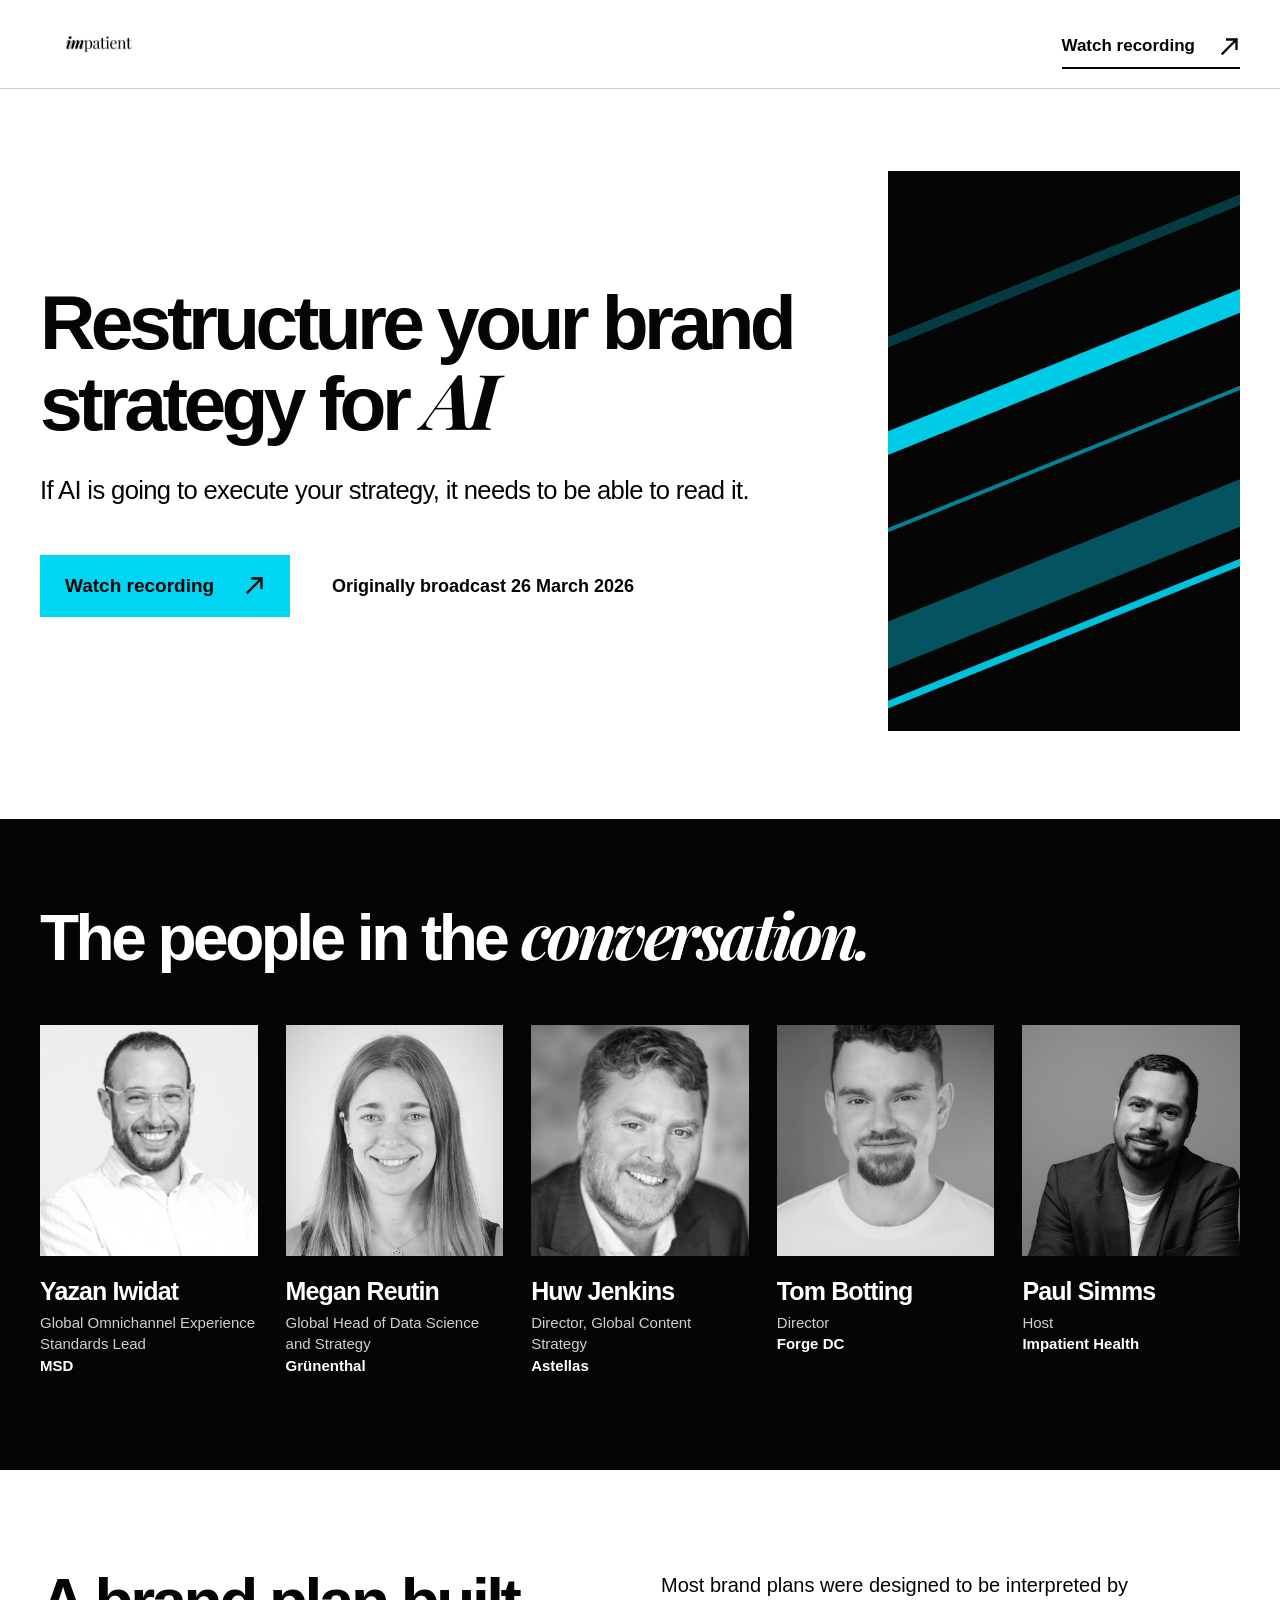
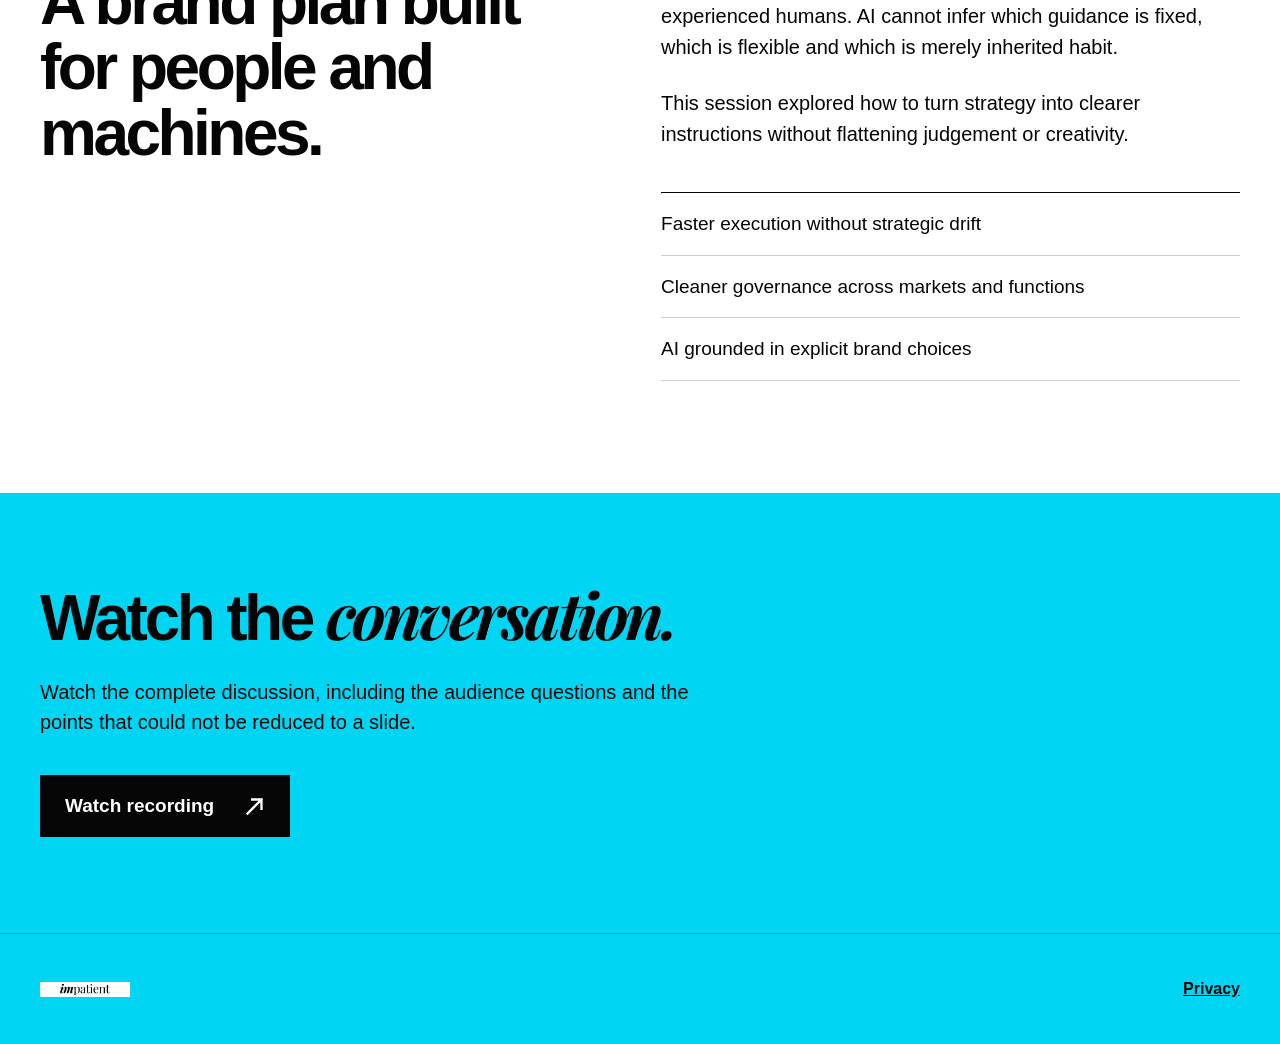
==== webinar85/index.html @ 7e1078e8 "Publish webinar archive pages 84 to 94" ====
<!doctype html>
<html lang="en-GB">
<head>
  <meta charset="utf-8">
  <meta name="viewport" content="width=device-width, initial-scale=1">
  <meta name="theme-color" content="#00d6f4">
  <meta name="robots" content="index, follow">
  <title>Impatient Health webinar</title>
  <meta name="description" content="Watch an Impatient Health webinar.">
  <link rel="shortcut icon" type="image/png" href="https://impatient.health/wp-content/themes/impatient/favicon.png">
  <link rel="stylesheet" href="../style.css?v=1">
  <script defer src="../script.js?v=1"></script>
</head>
<body>
  <a class="skip-link" href="#main">Skip to content</a>
  <header class="site-header">
    <div class="shell header-inner">
      <a class="wordmark" href="https://www.impatient.health/" aria-label="Impatient Health home">
        <img src="../assets/logo-source.png" alt="Impatient" width="600" height="100">
      </a>
      <a class="header-cta" id="header-cta" href="#recording">Watch recording <svg class="line-arrow" aria-hidden="true" viewBox="0 0 18 18"><path d="M3 15 15 3M7 3h8v8"></path></svg></a>
    </div>
  </header>

  <main id="main">
    <section class="hero shell" aria-labelledby="event-title">
      <div class="hero-copy">
        <h1 id="event-title"></h1>
        <p class="hero-premise" id="event-premise"></p>
        <div class="hero-meta">
          <a class="button" id="hero-cta" href="#recording">Watch recording <svg class="line-arrow" aria-hidden="true" viewBox="0 0 18 18"><path d="M3 15 15 3M7 3h8v8"></path></svg></a>
          <p id="event-date"></p>
        </div>
      </div>
      <div class="motion-panel" aria-hidden="true"><span></span><span></span><span></span><span></span><span></span></div>
    </section>

    <section class="speakers" aria-labelledby="speakers-title">
      <div class="shell">
        <h2 id="speakers-title">The people in the <em>conversation.</em></h2>
        <div class="speaker-grid" id="speaker-grid"></div>
      </div>
    </section>

    <section class="editorial shell" aria-labelledby="summary-title">
      <h2 id="summary-title"></h2>
      <div class="editorial-copy"><div id="event-summary"></div><ul id="event-topics"></ul></div>
    </section>

    <section class="recording" id="recording">
      <div class="shell recording-inner">
        <h2>Watch the <em>conversation.</em></h2>
        <p id="recording-copy"></p>
        <a class="button button-dark" id="recording-cta" href="#">Watch recording <svg class="line-arrow" aria-hidden="true" viewBox="0 0 18 18"><path d="M3 15 15 3M7 3h8v8"></path></svg></a>
      </div>
    </section>
  </main>

  <footer class="site-footer">
    <div class="shell footer-inner">
      <img src="../assets/logo-source.png" alt="Impatient" width="600" height="100">
      <a href="https://www.impatient.health/privacy-policy/">Privacy</a>
    </div>
  </footer>
</body>
</html>
---- style.css ----
@font-face {
  font-family: "Playfair Display";
  src: url("assets/playfair-bold-italic.ttf") format("truetype");
  font-style: italic;
  font-weight: 700;
  font-display: swap;
}

:root {
  --cyan: #00d6f4;
  --black: #050505;
  --white: #fff;
  --soft: #f4f4f1;
  --line: #cfcfca;
  --muted: #5c5c5c;
  --shell: min(1320px, calc(100vw - 80px));
}

* { box-sizing: border-box; }
html { scroll-behavior: smooth; }
body { margin: 0; color: var(--black); background: var(--white); font-family: Arial, Helvetica, sans-serif; }
a { color: inherit; }
img { display: block; max-width: 100%; }
.shell { width: var(--shell); margin-inline: auto; }
.skip-link { position: fixed; left: 12px; top: -80px; z-index: 20; padding: 12px 16px; background: var(--black); color: var(--white); }
.skip-link:focus { top: 12px; }

.site-header { border-bottom: 1px solid var(--line); background: rgba(255,255,255,.96); }
.header-inner { min-height: 88px; display: flex; align-items: center; justify-content: space-between; gap: 28px; }
.wordmark img { width: 118px; height: auto; }
.header-cta { display: inline-flex; align-items: center; gap: 24px; padding: 16px 0 10px; border-bottom: 2px solid var(--black); font-size: 17px; font-weight: 700; text-decoration: none; }
.line-arrow { width: 21px; height: 21px; flex: 0 0 auto; fill: none; stroke: currentColor; stroke-width: 2; stroke-linecap: square; stroke-linejoin: miter; }

.hero { display: grid; grid-template-columns: minmax(0, 1.65fr) minmax(320px, .75fr); gap: 74px; padding-block: 82px 88px; }
.hero-copy { align-self: center; }
h1, h2, p { margin-top: 0; }
h1 { max-width: 1000px; margin-bottom: 34px; font-size: clamp(54px, 6vw, 96px); line-height: .98; letter-spacing: -.06em; }
h1 em, h2 em { font-family: "Playfair Display", Georgia, serif; font-weight: 700; }
.hero-premise { max-width: 920px; margin-bottom: 48px; font-size: clamp(22px, 2vw, 32px); line-height: 1.25; letter-spacing: -.025em; }
.hero-meta { display: flex; align-items: center; gap: 42px; }
.hero-meta p { margin: 0; font-size: 18px; font-weight: 700; line-height: 1.45; }
.button { display: inline-flex; align-items: center; justify-content: space-between; min-width: 250px; padding: 20px 25px; background: var(--cyan); border: 0; color: var(--black); font-size: 19px; font-weight: 700; text-decoration: none; }
.motion-panel { min-height: 560px; position: relative; overflow: hidden; background: var(--black); }
.motion-panel span { position: absolute; left: -35%; width: 170%; height: 10px; background: var(--cyan); transform: rotate(-22deg); }
.motion-panel span:nth-child(1) { top: 17%; opacity: .25; }
.motion-panel span:nth-child(2) { top: 34%; height: 22px; opacity: .95; }
.motion-panel span:nth-child(3) { top: 51%; height: 4px; opacity: .6; }
.motion-panel span:nth-child(4) { top: 68%; height: 44px; opacity: .38; }
.motion-panel span:nth-child(5) { top: 82%; height: 7px; opacity: .9; }

.speakers { padding-block: 82px 94px; background: var(--black); color: var(--white); }
.speakers h2, .editorial h2, .recording h2 { max-width: 920px; margin-bottom: 54px; font-size: clamp(42px, 5vw, 72px); line-height: 1.02; letter-spacing: -.055em; }
.speaker-grid { display: grid; grid-template-columns: repeat(auto-fit, minmax(190px, 1fr)); gap: 28px; align-items: start; }
.speaker-card { min-width: 0; }
.speaker-image, .speaker-placeholder { aspect-ratio: 1 / 1.06; width: 100%; background: #1a1a1a; overflow: hidden; }
.speaker-image img { width: 100%; height: 100%; object-fit: cover; filter: grayscale(1); transition: filter .25s ease, transform .25s ease; }
.speaker-card:hover .speaker-image img { filter: grayscale(0); transform: scale(1.015); }
.speaker-placeholder { display: grid; place-items: center; color: var(--cyan); font-family: "Playfair Display", Georgia, serif; font-size: clamp(44px, 5vw, 78px); }
.speaker-card h3 { margin: 22px 0 8px; font-size: 25px; line-height: 1.05; letter-spacing: -.035em; }
.speaker-card p { margin: 0; color: #cfcfcf; font-size: 15px; line-height: 1.42; }
.speaker-card p strong { color: var(--white); }

.editorial { display: grid; grid-template-columns: minmax(0, .9fr) minmax(0, 1fr); gap: 100px; padding-block: 100px 112px; }
.editorial h2 { margin: 0; }
.editorial-copy { max-width: 700px; }
.editorial-copy p { margin-bottom: 25px; font-size: 20px; line-height: 1.55; }
.editorial-copy ul { list-style: none; margin: 42px 0 0; padding: 0; border-top: 1px solid var(--black); }
.editorial-copy li { padding: 18px 0; border-bottom: 1px solid var(--line); font-size: 19px; line-height: 1.35; }

.recording { background: var(--cyan); }
.recording-inner { padding-block: 88px 96px; }
.recording h2 { margin-bottom: 26px; }
.recording p { max-width: 680px; margin-bottom: 38px; font-size: 20px; line-height: 1.5; }
.button-dark { background: var(--black); color: var(--white); }
.button[aria-disabled="true"] { opacity: .55; pointer-events: none; }
.site-footer { border-top: 1px solid rgba(0,0,0,.18); background: var(--cyan); }
.footer-inner { min-height: 110px; display: flex; justify-content: space-between; align-items: center; gap: 30px; }
.footer-inner img { width: 90px; height: auto; }
.footer-inner a { font-weight: 700; }

@media (max-width: 1050px) {
  :root { --shell: min(100% - 48px, 920px); }
  .hero { grid-template-columns: 1fr; }
  .motion-panel { min-height: 260px; }
  .speaker-grid { grid-template-columns: repeat(3, minmax(0, 1fr)); }
  .editorial { grid-template-columns: 1fr; gap: 42px; }
}

@media (max-width: 680px) {
  :root { --shell: calc(100% - 36px); }
  .header-inner { min-height: 74px; }
  .header-cta { font-size: 15px; }
  .header-cta span { margin-left: 10px; }
  .hero { padding-block: 52px 60px; gap: 44px; }
  h1 { font-size: clamp(44px, 13vw, 64px); }
  .hero-premise { font-size: 22px; }
  .hero-meta { display: block; }
  .hero-meta p { margin-top: 24px; }
  .button { width: 100%; }
  .motion-panel { min-height: 210px; }
  .speakers { padding-block: 60px 70px; }
  .speakers h2, .editorial h2, .recording h2 { margin-bottom: 36px; font-size: 45px; }
  .speaker-grid { grid-template-columns: repeat(2, minmax(0, 1fr)); gap: 34px 16px; }
  .speaker-card h3 { font-size: 20px; }
  .speaker-card p { font-size: 14px; }
  .editorial { padding-block: 70px 78px; }
  .editorial-copy p, .editorial-copy li, .recording p { font-size: 17px; }
  .recording-inner { padding-block: 64px 72px; }
}

@media (prefers-reduced-motion: reduce) {
  html { scroll-behavior: auto; }
  .speaker-image img { transition: none; }
}
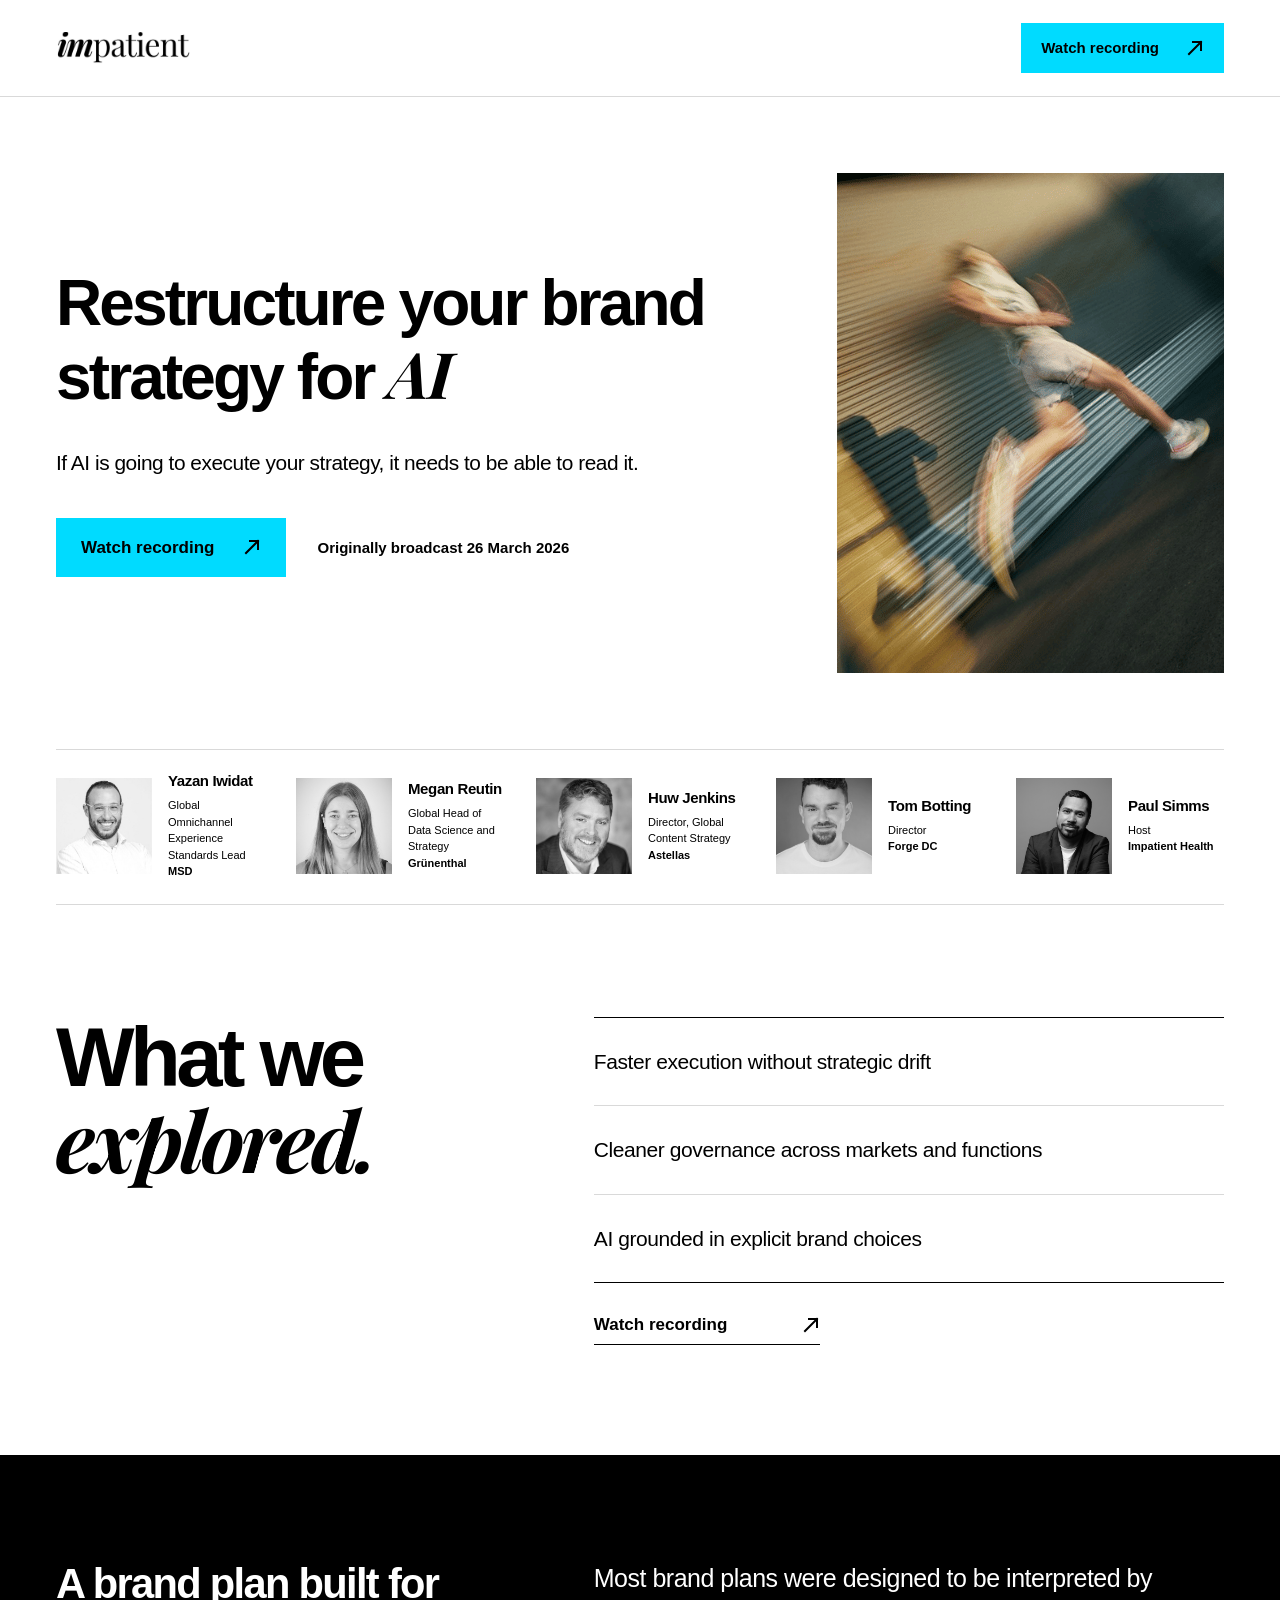
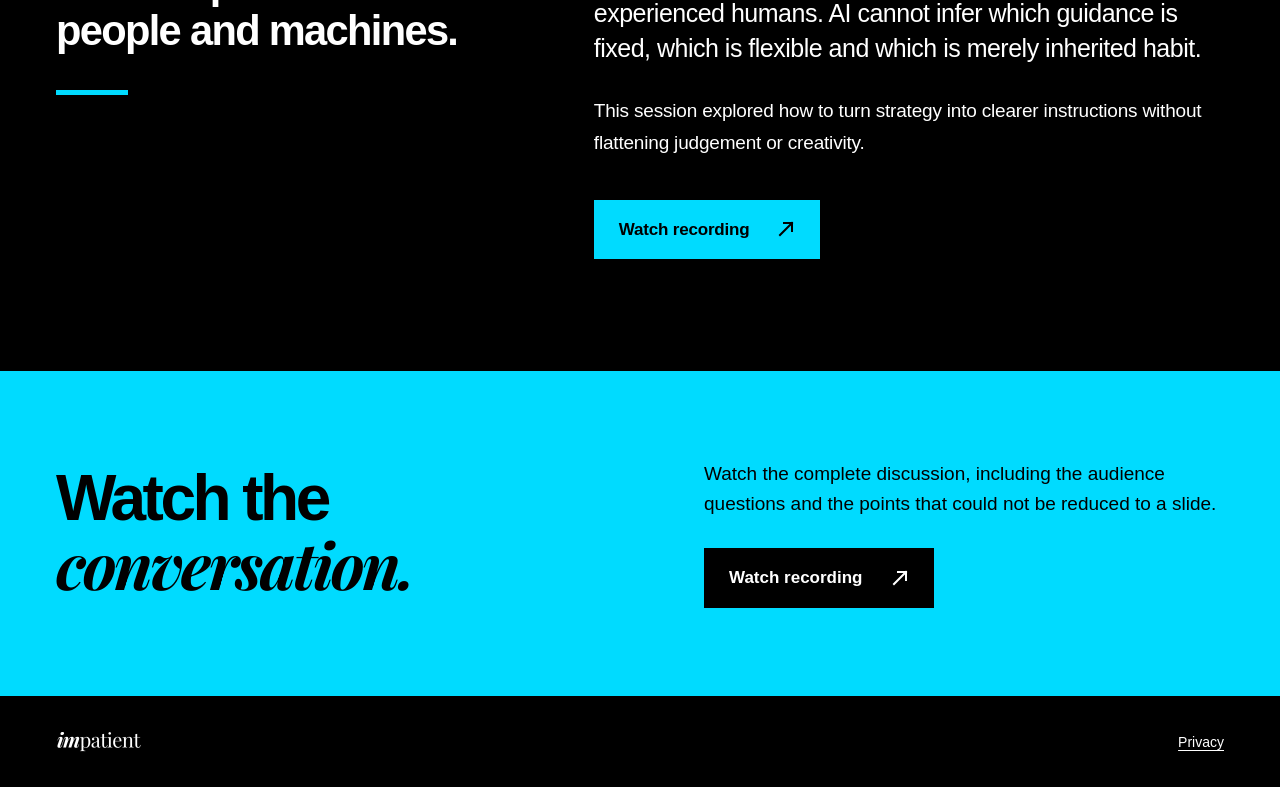
==== commit 089be1e9: "Use approved panel layout for webinar85" ====
--- a/webinar85/index.html
+++ b/webinar85/index.html
@@ -3,22 +3,25 @@
 <head>
   <meta charset="utf-8">
   <meta name="viewport" content="width=device-width, initial-scale=1">
-  <meta name="theme-color" content="#00d6f4">
+  <meta name="theme-color" content="#00DBFF">
   <meta name="robots" content="index, follow">
   <title>Impatient Health webinar</title>
   <meta name="description" content="Watch an Impatient Health webinar.">
   <link rel="shortcut icon" type="image/png" href="https://impatient.health/wp-content/themes/impatient/favicon.png">
-  <link rel="stylesheet" href="../style.css?v=1">
-  <script defer src="../script.js?v=1"></script>
+  <link rel="stylesheet" href="../style.css?v=2">
+  <script defer src="../script.js?v=2"></script>
 </head>
 <body>
-  <a class="skip-link" href="#main">Skip to content</a>
+  <a class="skip" href="#main">Skip to content</a>
+
   <header class="site-header">
     <div class="shell header-inner">
       <a class="wordmark" href="https://www.impatient.health/" aria-label="Impatient Health home">
         <img src="../assets/logo-source.png" alt="Impatient" width="600" height="100">
       </a>
-      <a class="header-cta" id="header-cta" href="#recording">Watch recording <svg class="line-arrow" aria-hidden="true" viewBox="0 0 18 18"><path d="M3 15 15 3M7 3h8v8"></path></svg></a>
+      <a class="button button-small recording-link" href="#recording">Watch recording
+        <svg class="line-arrow" aria-hidden="true" viewBox="0 0 18 18"><path d="M3 15 15 3M7 3h8v8"></path></svg>
+      </a>
     </div>
   </header>
 
@@ -26,39 +29,70 @@
     <section class="hero shell" aria-labelledby="event-title">
       <div class="hero-copy">
         <h1 id="event-title"></h1>
-        <p class="hero-premise" id="event-premise"></p>
-        <div class="hero-meta">
-          <a class="button" id="hero-cta" href="#recording">Watch recording <svg class="line-arrow" aria-hidden="true" viewBox="0 0 18 18"><path d="M3 15 15 3M7 3h8v8"></path></svg></a>
-          <p id="event-date"></p>
+        <p class="premise" id="event-premise"></p>
+        <div class="hero-action">
+          <a class="button recording-link" href="#recording">Watch recording
+            <svg class="line-arrow" aria-hidden="true" viewBox="0 0 18 18"><path d="M3 15 15 3M7 3h8v8"></path></svg>
+          </a>
+          <p class="event-date" id="event-date"></p>
         </div>
       </div>
-      <div class="motion-panel" aria-hidden="true"><span></span><span></span><span></span><span></span><span></span></div>
+      <figure class="hero-photograph">
+        <img src="../templates/panel/assets/community-runner.png" alt="A runner in motion, photographed in warm sand and muted blue-grey tones" width="400" height="500" fetchpriority="high">
+      </figure>
     </section>
 
-    <section class="speakers" aria-labelledby="speakers-title">
-      <div class="shell">
-        <h2 id="speakers-title">The people in the <em>conversation.</em></h2>
-        <div class="speaker-grid" id="speaker-grid"></div>
+    <section class="people shell" aria-label="The people in the conversation">
+      <div class="people-grid" id="speaker-grid"></div>
+    </section>
+
+    <section class="discussion shell editorial-grid" aria-labelledby="discussion-title">
+      <div class="section-opening">
+        <h2 id="discussion-title">What we<br><em>explored.</em></h2>
+      </div>
+      <div class="discussion-content">
+        <ul class="discussion-topics" id="event-topics"></ul>
+        <a class="text-link recording-link" href="#recording">Watch recording
+          <svg class="line-arrow" aria-hidden="true" viewBox="0 0 18 18"><path d="M3 15 15 3M7 3h8v8"></path></svg>
+        </a>
       </div>
     </section>
 
-    <section class="editorial shell" aria-labelledby="summary-title">
-      <h2 id="summary-title"></h2>
-      <div class="editorial-copy"><div id="event-summary"></div><ul id="event-topics"></ul></div>
+    <section class="argument" aria-labelledby="summary-title">
+      <div class="shell editorial-grid">
+        <div class="argument-opening">
+          <h2 id="summary-title"></h2>
+          <div class="argument-rule" aria-hidden="true"></div>
+        </div>
+        <div class="prose">
+          <div id="event-summary"></div>
+          <div class="body-recording">
+            <a class="button recording-link" href="#recording">Watch recording
+              <svg class="line-arrow" aria-hidden="true" viewBox="0 0 18 18"><path d="M3 15 15 3M7 3h8v8"></path></svg>
+            </a>
+          </div>
+        </div>
+      </div>
     </section>
 
-    <section class="recording" id="recording">
-      <div class="shell recording-inner">
-        <h2>Watch the <em>conversation.</em></h2>
-        <p id="recording-copy"></p>
-        <a class="button button-dark" id="recording-cta" href="#">Watch recording <svg class="line-arrow" aria-hidden="true" viewBox="0 0 18 18"><path d="M3 15 15 3M7 3h8v8"></path></svg></a>
+    <section class="closing" id="recording" aria-labelledby="closing-title">
+      <div class="shell closing-grid">
+        <h2 id="closing-title">Watch the<br><em>conversation.</em></h2>
+        <div class="closing-details">
+          <p class="closing-copy" id="recording-copy"></p>
+          <a class="button button-dark recording-link" href="#recording">Watch recording
+            <svg class="line-arrow" aria-hidden="true" viewBox="0 0 18 18"><path d="M3 15 15 3M7 3h8v8"></path></svg>
+          </a>
+        </div>
       </div>
     </section>
   </main>
 
   <footer class="site-footer">
-    <div class="shell footer-inner">
-      <img src="../assets/logo-source.png" alt="Impatient" width="600" height="100">
+    <div class="shell footer-main">
+      <a class="wordmark wordmark-footer" href="https://www.impatient.health/" aria-label="Impatient Health home">
+        <img src="../assets/logo-source.png" alt="Impatient" width="600" height="100">
+      </a>
       <a href="https://www.impatient.health/privacy-policy/">Privacy</a>
     </div>
   </footer>
--- a/style.css
+++ b/style.css
@@ -1,114 +1,74 @@
-@font-face {
-  font-family: "Playfair Display";
-  src: url("assets/playfair-bold-italic.ttf") format("truetype");
-  font-style: italic;
-  font-weight: 700;
-  font-display: swap;
-}
-
-:root {
-  --cyan: #00d6f4;
-  --black: #050505;
-  --white: #fff;
-  --soft: #f4f4f1;
-  --line: #cfcfca;
-  --muted: #5c5c5c;
-  --shell: min(1320px, calc(100vw - 80px));
-}
-
-* { box-sizing: border-box; }
-html { scroll-behavior: smooth; }
-body { margin: 0; color: var(--black); background: var(--white); font-family: Arial, Helvetica, sans-serif; }
-a { color: inherit; }
-img { display: block; max-width: 100%; }
-.shell { width: var(--shell); margin-inline: auto; }
-.skip-link { position: fixed; left: 12px; top: -80px; z-index: 20; padding: 12px 16px; background: var(--black); color: var(--white); }
-.skip-link:focus { top: 12px; }
-
-.site-header { border-bottom: 1px solid var(--line); background: rgba(255,255,255,.96); }
-.header-inner { min-height: 88px; display: flex; align-items: center; justify-content: space-between; gap: 28px; }
-.wordmark img { width: 118px; height: auto; }
-.header-cta { display: inline-flex; align-items: center; gap: 24px; padding: 16px 0 10px; border-bottom: 2px solid var(--black); font-size: 17px; font-weight: 700; text-decoration: none; }
-.line-arrow { width: 21px; height: 21px; flex: 0 0 auto; fill: none; stroke: currentColor; stroke-width: 2; stroke-linecap: square; stroke-linejoin: miter; }
-
-.hero { display: grid; grid-template-columns: minmax(0, 1.65fr) minmax(320px, .75fr); gap: 74px; padding-block: 82px 88px; }
-.hero-copy { align-self: center; }
-h1, h2, p { margin-top: 0; }
-h1 { max-width: 1000px; margin-bottom: 34px; font-size: clamp(54px, 6vw, 96px); line-height: .98; letter-spacing: -.06em; }
-h1 em, h2 em { font-family: "Playfair Display", Georgia, serif; font-weight: 700; }
-.hero-premise { max-width: 920px; margin-bottom: 48px; font-size: clamp(22px, 2vw, 32px); line-height: 1.25; letter-spacing: -.025em; }
-.hero-meta { display: flex; align-items: center; gap: 42px; }
-.hero-meta p { margin: 0; font-size: 18px; font-weight: 700; line-height: 1.45; }
-.button { display: inline-flex; align-items: center; justify-content: space-between; min-width: 250px; padding: 20px 25px; background: var(--cyan); border: 0; color: var(--black); font-size: 19px; font-weight: 700; text-decoration: none; }
-.motion-panel { min-height: 560px; position: relative; overflow: hidden; background: var(--black); }
-.motion-panel span { position: absolute; left: -35%; width: 170%; height: 10px; background: var(--cyan); transform: rotate(-22deg); }
-.motion-panel span:nth-child(1) { top: 17%; opacity: .25; }
-.motion-panel span:nth-child(2) { top: 34%; height: 22px; opacity: .95; }
-.motion-panel span:nth-child(3) { top: 51%; height: 4px; opacity: .6; }
-.motion-panel span:nth-child(4) { top: 68%; height: 44px; opacity: .38; }
-.motion-panel span:nth-child(5) { top: 82%; height: 7px; opacity: .9; }
-
-.speakers { padding-block: 82px 94px; background: var(--black); color: var(--white); }
-.speakers h2, .editorial h2, .recording h2 { max-width: 920px; margin-bottom: 54px; font-size: clamp(42px, 5vw, 72px); line-height: 1.02; letter-spacing: -.055em; }
-.speaker-grid { display: grid; grid-template-columns: repeat(auto-fit, minmax(190px, 1fr)); gap: 28px; align-items: start; }
-.speaker-card { min-width: 0; }
-.speaker-image, .speaker-placeholder { aspect-ratio: 1 / 1.06; width: 100%; background: #1a1a1a; overflow: hidden; }
-.speaker-image img { width: 100%; height: 100%; object-fit: cover; filter: grayscale(1); transition: filter .25s ease, transform .25s ease; }
-.speaker-card:hover .speaker-image img { filter: grayscale(0); transform: scale(1.015); }
-.speaker-placeholder { display: grid; place-items: center; color: var(--cyan); font-family: "Playfair Display", Georgia, serif; font-size: clamp(44px, 5vw, 78px); }
-.speaker-card h3 { margin: 22px 0 8px; font-size: 25px; line-height: 1.05; letter-spacing: -.035em; }
-.speaker-card p { margin: 0; color: #cfcfcf; font-size: 15px; line-height: 1.42; }
-.speaker-card p strong { color: var(--white); }
-
-.editorial { display: grid; grid-template-columns: minmax(0, .9fr) minmax(0, 1fr); gap: 100px; padding-block: 100px 112px; }
-.editorial h2 { margin: 0; }
-.editorial-copy { max-width: 700px; }
-.editorial-copy p { margin-bottom: 25px; font-size: 20px; line-height: 1.55; }
-.editorial-copy ul { list-style: none; margin: 42px 0 0; padding: 0; border-top: 1px solid var(--black); }
-.editorial-copy li { padding: 18px 0; border-bottom: 1px solid var(--line); font-size: 19px; line-height: 1.35; }
-
-.recording { background: var(--cyan); }
-.recording-inner { padding-block: 88px 96px; }
-.recording h2 { margin-bottom: 26px; }
-.recording p { max-width: 680px; margin-bottom: 38px; font-size: 20px; line-height: 1.5; }
-.button-dark { background: var(--black); color: var(--white); }
-.button[aria-disabled="true"] { opacity: .55; pointer-events: none; }
-.site-footer { border-top: 1px solid rgba(0,0,0,.18); background: var(--cyan); }
-.footer-inner { min-height: 110px; display: flex; justify-content: space-between; align-items: center; gap: 30px; }
-.footer-inner img { width: 90px; height: auto; }
-.footer-inner a { font-weight: 700; }
-
-@media (max-width: 1050px) {
-  :root { --shell: min(100% - 48px, 920px); }
-  .hero { grid-template-columns: 1fr; }
-  .motion-panel { min-height: 260px; }
-  .speaker-grid { grid-template-columns: repeat(3, minmax(0, 1fr)); }
-  .editorial { grid-template-columns: 1fr; gap: 42px; }
-}
-
-@media (max-width: 680px) {
-  :root { --shell: calc(100% - 36px); }
-  .header-inner { min-height: 74px; }
-  .header-cta { font-size: 15px; }
-  .header-cta span { margin-left: 10px; }
-  .hero { padding-block: 52px 60px; gap: 44px; }
-  h1 { font-size: clamp(44px, 13vw, 64px); }
-  .hero-premise { font-size: 22px; }
-  .hero-meta { display: block; }
-  .hero-meta p { margin-top: 24px; }
-  .button { width: 100%; }
-  .motion-panel { min-height: 210px; }
-  .speakers { padding-block: 60px 70px; }
-  .speakers h2, .editorial h2, .recording h2 { margin-bottom: 36px; font-size: 45px; }
-  .speaker-grid { grid-template-columns: repeat(2, minmax(0, 1fr)); gap: 34px 16px; }
-  .speaker-card h3 { font-size: 20px; }
-  .speaker-card p { font-size: 14px; }
-  .editorial { padding-block: 70px 78px; }
-  .editorial-copy p, .editorial-copy li, .recording p { font-size: 17px; }
-  .recording-inner { padding-block: 64px 72px; }
-}
-
-@media (prefers-reduced-motion: reduce) {
-  html { scroll-behavior: auto; }
-  .speaker-image img { transition: none; }
-}
+@font-face{font-family:Playfair;src:url('assets/playfair-bold-italic.ttf') format('truetype');font-style:italic;font-weight:700;font-display:swap}
+:root{--black:#000;--white:#fff;--cyan:#00dbff;--line:#d9d9d9;--sans:"Helvetica Neue",Helvetica,Arial,sans-serif;--serif:Playfair,"Playfair Display",Georgia,serif}
+*{box-sizing:border-box}
+html{scroll-behavior:smooth;scroll-padding-top:110px}
+body{margin:0;background:var(--white);color:var(--black);font-family:var(--sans);font-size:18px;font-weight:500;-webkit-font-smoothing:antialiased}
+a{color:inherit;text-underline-offset:.22em}
+img{display:block;max-width:100%;height:auto}
+figure,p,h1,h2,h3{margin:0}
+em{font-family:var(--serif);font-style:italic;font-weight:700;letter-spacing:-.045em}
+.shell{width:calc(100% - 112px);max-width:1328px;margin-inline:auto}
+.skip{position:fixed;top:-100px;left:20px;z-index:100;padding:16px;background:var(--black);color:var(--white)}
+.skip:focus{top:12px}
+:focus-visible{outline:3px solid var(--black);outline-offset:5px}
+.site-header{position:sticky;top:0;z-index:20;background:var(--white);border-bottom:1px solid var(--line)}
+.header-inner{display:flex;align-items:center;justify-content:space-between;min-height:96px;padding-block:10px;gap:32px}
+.wordmark{display:block;position:relative;overflow:hidden;flex-shrink:0;width:134px;height:33px}
+.wordmark img{position:absolute;max-width:none;width:237px;height:auto;left:-51px;top:-4.5px}
+.button{min-height:58px;display:inline-flex;align-items:center;justify-content:space-between;gap:28px;padding:19px 24px;background:var(--cyan);color:var(--black);text-decoration:none;font-size:17px;font-weight:700;line-height:1.15;border:1px solid transparent;transition:background .18s,color .18s}
+.button:hover{background:var(--black);color:var(--white)}
+.button-small{min-height:47px;padding:15px 19px;font-size:15px;gap:27px}
+.line-arrow{display:block;flex:0 0 18px;width:18px;height:18px;overflow:visible;fill:none;stroke:currentColor;stroke-width:2;stroke-linecap:square;stroke-linejoin:miter}
+.hero{display:grid;grid-template-columns:minmax(0,1.85fr) minmax(0,1fr);gap:64px;padding-block:76px;align-items:stretch}
+.hero-copy{display:flex;flex-direction:column;align-items:flex-start;justify-content:center}
+h1{font-size:clamp(52px,5vw,76px);line-height:1.08;letter-spacing:-.045em;font-weight:700;max-width:900px}
+.premise{font-size:clamp(20px,1.63vw,24px);line-height:1.42;letter-spacing:-.022em;max-width:700px;margin-top:36px}
+.hero-action{display:flex;align-items:center;gap:32px;margin-top:40px}
+.event-date{max-width:260px;font-size:15px;font-weight:700;line-height:1.55}
+.hero-photograph{height:100%;min-height:500px;position:relative;overflow:hidden;background:var(--black)}
+.hero-photograph img{width:100%;height:100%;position:absolute;inset:0;object-fit:cover;object-position:50% 50%}
+.people{padding-block:22px 24px;border-top:1px solid var(--line);border-bottom:1px solid var(--line)}
+.people-grid{display:grid;grid-template-columns:repeat(auto-fit,minmax(175px,1fr));gap:28px 32px}
+.person{display:flex;gap:16px;align-items:center;min-width:0}
+.person-image,.person-placeholder{width:96px;height:96px;flex:0 0 96px;overflow:hidden;background:#ececec}
+.person-image img{width:100%;height:100%;object-fit:cover;filter:grayscale(1);transition:filter .2s ease}
+.person:hover .person-image img{filter:grayscale(0)}
+.person-placeholder{display:grid;place-items:center;font-family:var(--serif);font-size:34px;color:#666}
+.person h2{font-size:15px;font-weight:700;line-height:1.2;letter-spacing:-.025em;margin-bottom:7px}
+.person p{font-size:11px;line-height:1.5;font-weight:500}
+.person strong{font-weight:700}
+.editorial-grid{display:grid;grid-template-columns:minmax(0,1fr) minmax(0,1.48fr);column-gap:112px}
+.discussion{padding-block:112px 110px}
+.section-opening h2{font-size:clamp(60px,6.5vw,88px);line-height:.98;letter-spacing:-.055em;font-weight:700}
+.discussion-topics{list-style:none;margin:0;padding:0;border-top:1px solid var(--black)}
+.discussion-topics li{font-size:21px;line-height:1.5;letter-spacing:-.02em;padding:28px 0;border-bottom:1px solid var(--line)}
+.discussion-topics li:last-child{border-color:var(--black)}
+.text-link{display:inline-flex;align-items:center;justify-content:space-between;gap:75px;font-size:17px;font-weight:700;text-decoration:none;border-bottom:1px solid var(--black);padding-block:0 9px;margin-top:32px}
+.text-link:hover{border-bottom-width:3px;padding-bottom:7px}
+.argument{background:var(--black);color:var(--white);padding-block:106px 112px}
+.argument-opening h2{font-size:clamp(32px,3.25vw,45px);line-height:1.12;font-weight:700;letter-spacing:-.04em;max-width:460px}
+.argument-rule{width:72px;height:5px;background:var(--cyan);margin-top:36px}
+.prose{font-size:19px;line-height:1.7;letter-spacing:-.01em}
+.prose p+p{margin-top:29px}
+.prose p:first-child{font-size:25px;line-height:1.4;letter-spacing:-.02em}
+.body-recording{margin-top:40px}
+.body-recording .button:hover{background:var(--white);color:var(--black)}
+.argument :focus-visible{outline-color:var(--white)}
+.closing{background:var(--cyan);padding-block:88px}
+.closing-grid{display:grid;grid-template-columns:minmax(0,1fr) minmax(0,1fr);align-items:center;gap:100px}
+.closing h2{font-size:clamp(48px,5vw,76px);line-height:1.02;letter-spacing:-.055em;font-weight:700}
+.closing-details{justify-self:end;width:min(100%,520px)}
+.closing-copy{font-size:19px;line-height:1.55;margin-bottom:30px}
+.button-dark{background:var(--black);color:var(--white)}
+.button-dark:hover{background:var(--white);color:var(--black)}
+.recording-link[aria-disabled="true"]{opacity:.58;pointer-events:none}
+.site-footer{background:var(--black);color:var(--white);padding-top:36px}
+.footer-main{display:flex;align-items:center;justify-content:space-between;gap:32px;padding-bottom:34px}
+.wordmark-footer{filter:invert(1);width:85.5px;height:21.5px}
+.wordmark-footer img{width:150px;left:-32px;top:-3px}
+.footer-main>a:last-child{font-size:14px}
+.site-footer :focus-visible{outline-color:var(--cyan)}
+@media(max-width:1240px){.shell{width:calc(100% - 80px)}.hero{gap:40px}.hero-action{flex-direction:column;align-items:flex-start;gap:22px}.hero-photograph{min-height:480px}.editorial-grid{column-gap:72px}.people-grid{grid-template-columns:repeat(3,minmax(0,1fr))}}
+@media(max-width:960px){.shell{width:calc(100% - 56px)}.header-inner{min-height:88px}.hero{grid-template-columns:minmax(0,1.5fr) minmax(0,1fr);padding-top:45px;gap:30px}h1{font-size:clamp(42px,5.7vw,55px)}.premise{font-size:19px;margin-top:30px}.hero-photograph{min-height:450px}.people-grid{grid-template-columns:repeat(2,minmax(0,1fr))}.discussion{padding-block:80px}.editorial-grid{grid-template-columns:minmax(0,.8fr) minmax(0,1.2fr);gap:48px}.discussion-topics li{font-size:19px}.argument{padding-block:80px}.closing-grid{gap:50px}}
+@media(max-width:640px){html{scroll-padding-top:90px}.shell{width:calc(100% - 40px)}.header-inner{min-height:84px;padding-block:8px;gap:8px}.site-header .wordmark{width:97px;height:26px}.site-header .wordmark img{width:171px;left:-37px;top:-3px}.header-inner .button-small{font-size:13px;padding:13px 14px;min-height:43px;gap:14px}.hero{display:flex;flex-direction:column;gap:36px;padding-block:40px 38px}h1{font-size:clamp(36px,9.4vw,59px);line-height:1.08}.premise{font-size:20px;line-height:1.45;margin-top:28px}.hero-action{margin-top:32px;gap:22px;width:100%}.hero-action .button{width:100%}.hero-photograph{height:210px;min-height:210px;width:100%}.people-grid{grid-template-columns:repeat(2,minmax(0,1fr));gap:26px 20px}.person{flex-direction:column;align-items:flex-start;gap:12px}.person-image,.person-placeholder{width:104px;height:104px;flex-basis:104px}.person h2{font-size:15px;margin-bottom:5px}.person p{font-size:11px}.editorial-grid{display:block}.discussion{padding-block:56px 60px}.section-opening h2{font-size:60px}.section-opening h2 br{display:none}.section-opening h2 em:before{content:' '}.discussion-content{margin-top:32px}.discussion-topics li{font-size:19px;line-height:1.42;padding-block:22px}.argument{padding-block:56px 60px}.argument-opening h2{font-size:34px}.argument-rule{margin-top:25px;width:50px;height:4px}.prose{margin-top:32px;font-size:17px}.prose p:first-child{font-size:23px}.closing{padding-block:52px 56px}.closing-grid{display:block}.closing h2{font-size:clamp(44px,11vw,65px)}.closing-details{margin-top:32px;width:100%}.site-footer{padding-top:30px}.footer-main{padding-bottom:26px}.footer-main .wordmark{width:78px;height:19.5px}.footer-main .wordmark img{width:137px;left:-29px;top:-2.5px}.footer-main>a:last-child{font-size:12px}}
+@media(prefers-reduced-motion:reduce){html{scroll-behavior:auto}*,*:before,*:after{transition:none!important}}
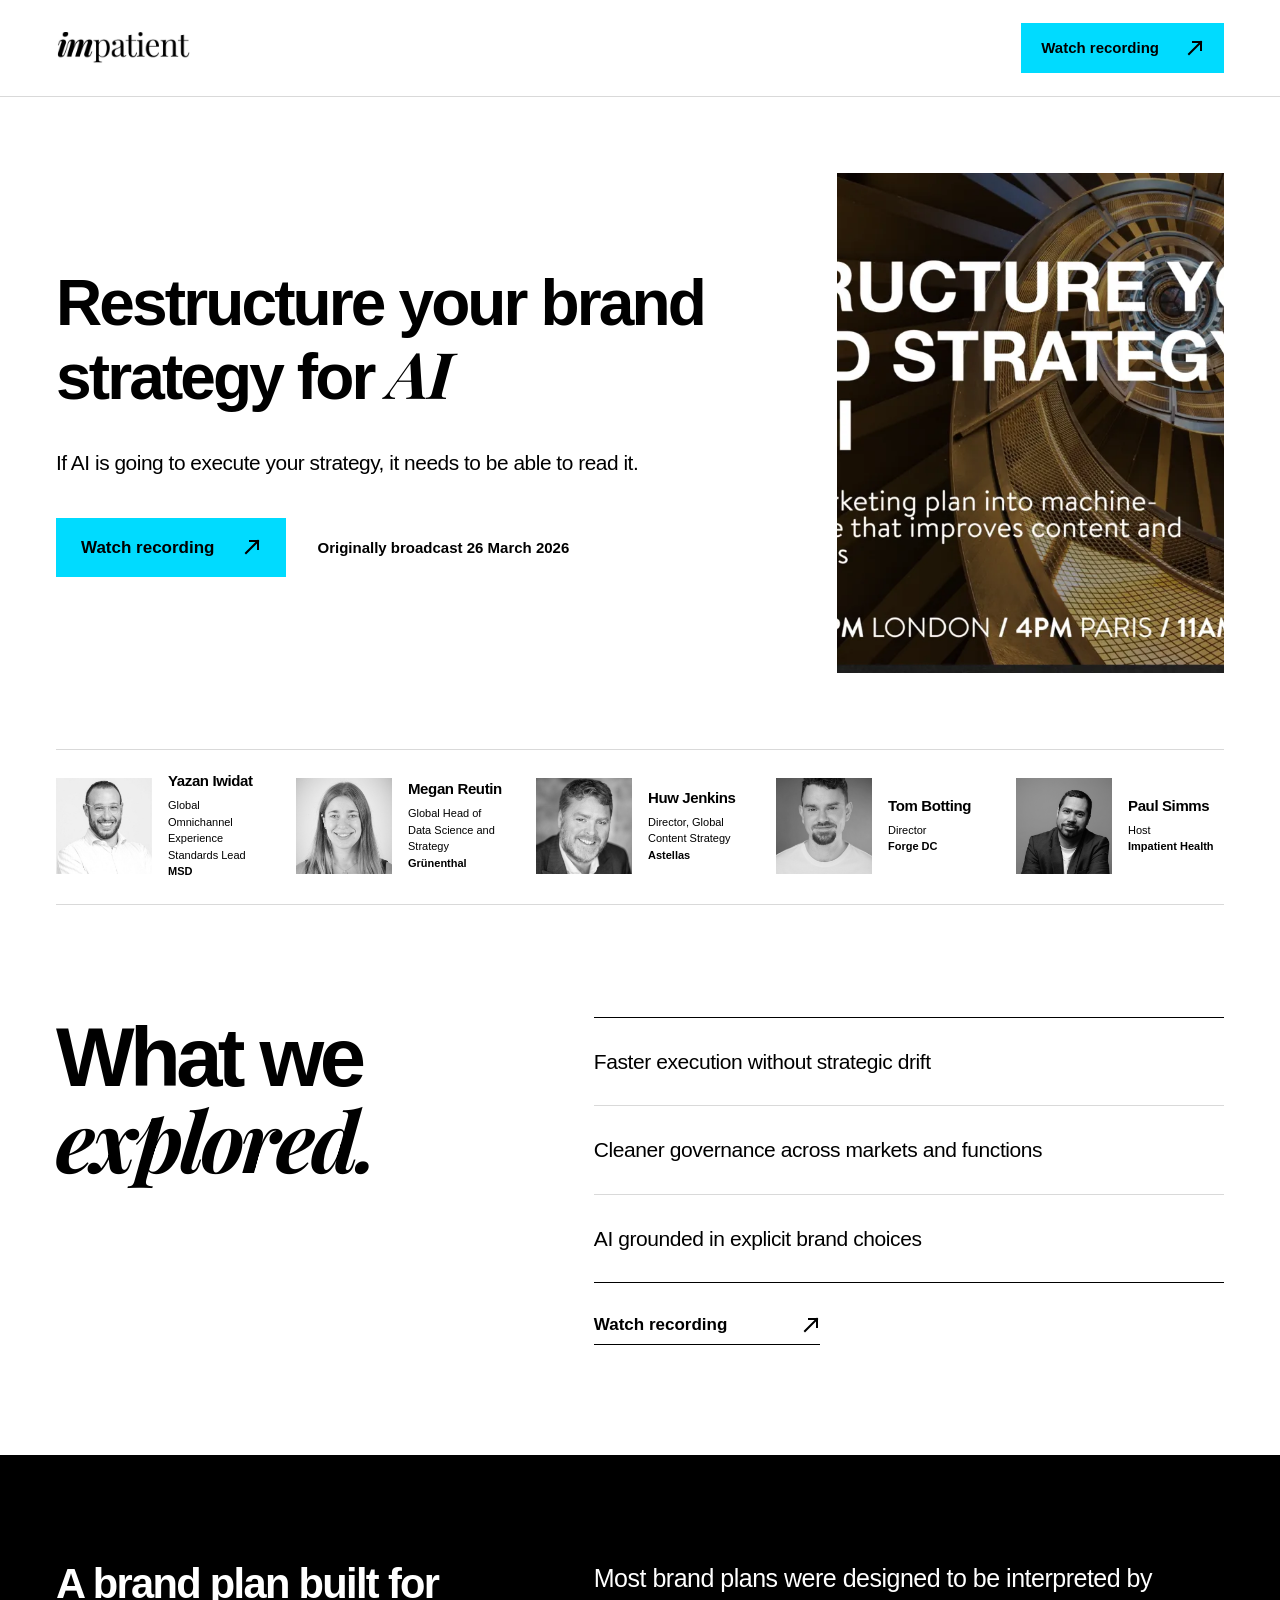
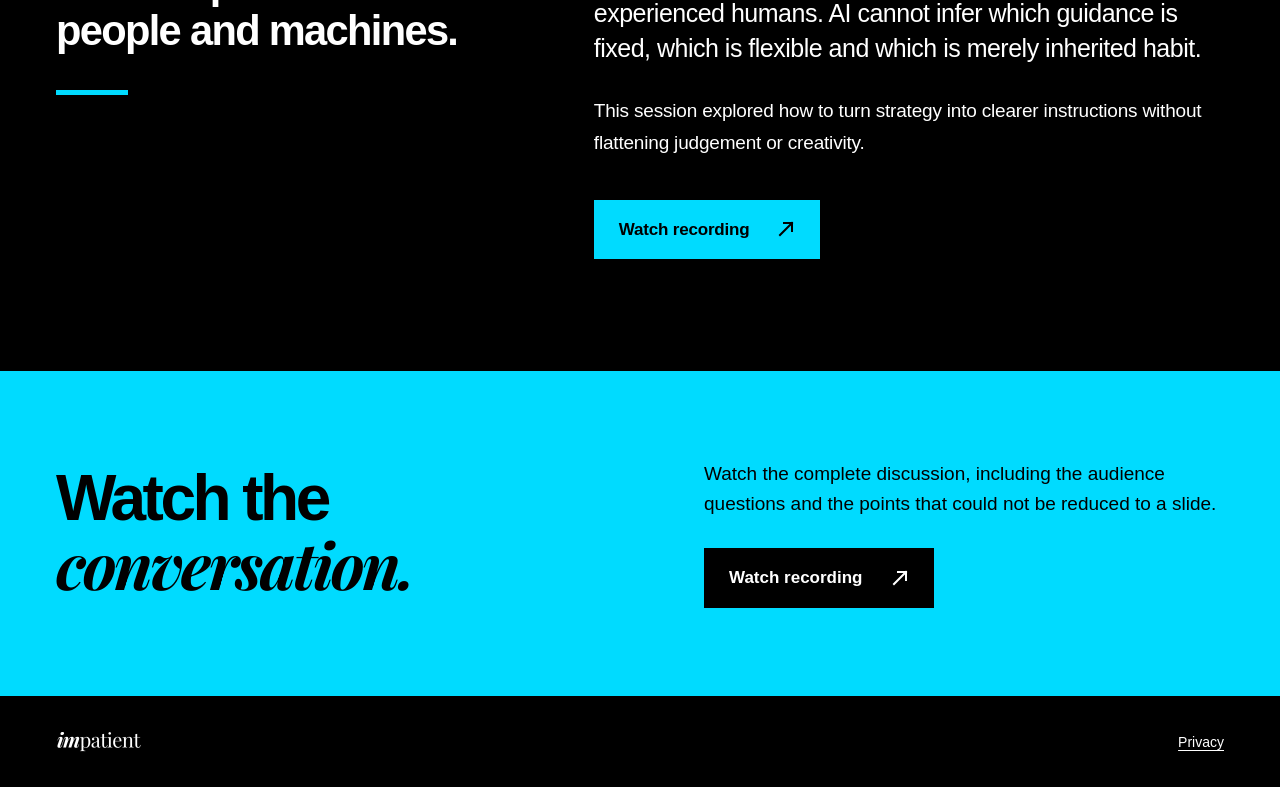
==== commit fdcd16a1: "Keep each archive page's event-specific artwork" ====
--- a/webinar85/index.html
+++ b/webinar85/index.html
@@ -9,7 +9,7 @@
   <meta name="description" content="Watch an Impatient Health webinar.">
   <link rel="shortcut icon" type="image/png" href="https://impatient.health/wp-content/themes/impatient/favicon.png">
   <link rel="stylesheet" href="../style.css?v=2">
-  <script defer src="../script.js?v=2"></script>
+  <script defer src="../script.js?v=4"></script>
 </head>
 <body>
   <a class="skip" href="#main">Skip to content</a>
@@ -38,7 +38,7 @@
         </div>
       </div>
       <figure class="hero-photograph">
-        <img src="../templates/panel/assets/community-runner.png" alt="A runner in motion, photographed in warm sand and muted blue-grey tones" width="400" height="500" fetchpriority="high">
+        <img src="https://impatientpaul.github.io/impatient-webinars/assets/heroes/webinar85.webp" alt="Event artwork for Restructure your brand strategy for AI" width="1280" height="720" fetchpriority="high">
       </figure>
     </section>
 
